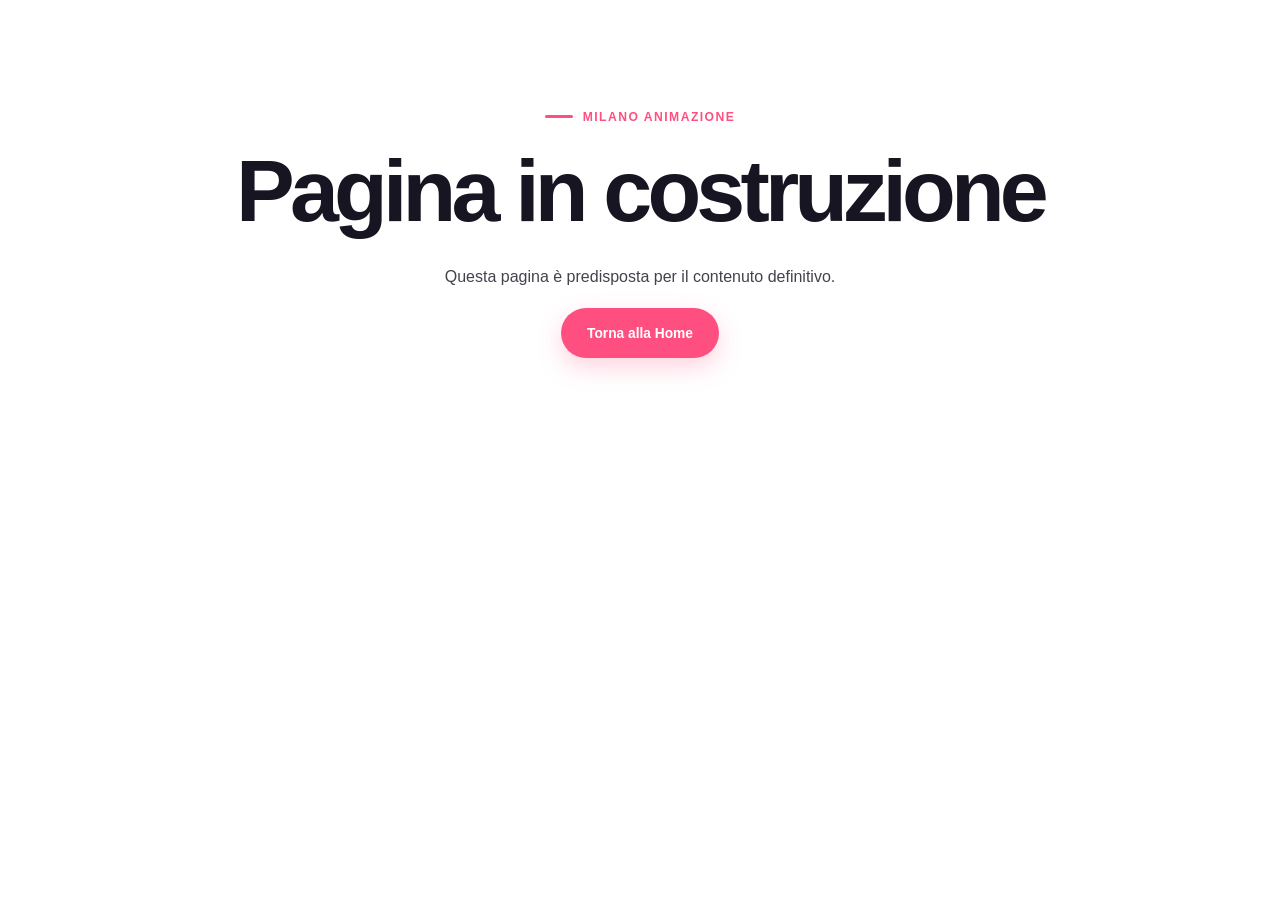
==== animazione-bambini/index.html @ e9ae5198 "Pubblica nuovo sito Milano Animazione" ====
<!doctype html><html lang="it"><head><meta charset="utf-8"><meta name="viewport" content="width=device-width,initial-scale=1"><title>Milano Animazione</title><meta name="robots" content="noindex"><link rel="stylesheet" href="../assets/css/style.css"></head><body><main class="section"><div class="container center"><p class="eyebrow">Milano Animazione</p><h1>Pagina in costruzione</h1><p>Questa pagina è predisposta per il contenuto definitivo.</p><a class="btn btn-primary" href="/">Torna alla Home</a></div></main></body></html>
---- assets/css/style.css ----
:root{--p:#ff4f81;--pd:#e63d6d;--s:#6c4df6;--dark:#171522;--text:#45414d;--muted:#77727f;--light:#f8f7fb;--border:#e9e6ef;--white:#fff;--max:1200px;--shadow:0 18px 55px rgba(23,21,34,.10);--r:24px}*{box-sizing:border-box}html{scroll-behavior:smooth;scroll-padding-top:90px}body{margin:0;color:var(--text);font-family:Nunito,sans-serif;line-height:1.65;-webkit-font-smoothing:antialiased}a{text-decoration:none;color:inherit}img{max-width:100%;display:block}h1,h2,h3{font-family:Montserrat,sans-serif;color:var(--dark);line-height:1.12}h1{font-size:clamp(2.8rem,7vw,5.5rem);letter-spacing:-.055em;margin:0 0 24px}h2{font-size:clamp(2.1rem,4vw,3.5rem);letter-spacing:-.045em;margin:0 0 20px}h3{font-size:1.3rem}p{margin:0 0 18px}.container{width:min(calc(100% - 40px),var(--max));margin:auto}.section{padding:100px 0}.alt{background:var(--light)}.center{text-align:center}.heading{max-width:720px;margin-bottom:50px}.heading.center{margin-inline:auto}.heading h2 span,h2 span{color:var(--p)}.heading>p:last-child{color:var(--muted)}.eyebrow{display:inline-flex;align-items:center;gap:10px;color:var(--p);font:800 .76rem Montserrat,sans-serif;letter-spacing:.12em;text-transform:uppercase;margin-bottom:18px}.eyebrow:before{content:"";width:28px;height:3px;background:currentColor;border-radius:99px}.btn{display:inline-flex;align-items:center;justify-content:center;min-height:50px;padding:12px 24px;border:2px solid transparent;border-radius:999px;font:800 .86rem Montserrat,sans-serif;transition:.2s}.btn:hover{transform:translateY(-2px)}.btn-primary{background:var(--p);color:#fff;box-shadow:0 9px 25px rgba(255,79,129,.25)}.btn-primary:hover{background:var(--pd)}.btn-outline{background:#fff;border-color:var(--border);color:var(--dark)}.btn-outline:hover{border-color:var(--p);color:var(--p)}.btn-light{background:#fff;color:var(--p)}.btn-lg{min-height:58px;padding-inline:30px}.site-header{position:sticky;top:0;z-index:20;background:rgba(255,255,255,.94);backdrop-filter:blur(14px);border-bottom:1px solid var(--border)}.header-inner{min-height:78px;display:flex;align-items:center;gap:25px}.logo{display:flex;flex-direction:column;line-height:1}.logo strong{font:800 1.25rem Montserrat,sans-serif;color:var(--dark)}.logo span{font:800 .65rem Montserrat,sans-serif;color:var(--p);letter-spacing:.12em;text-transform:uppercase;margin-top:4px}.main-nav{display:flex;gap:28px;margin-left:auto}.main-nav a{font:700 .8rem Montserrat,sans-serif}.main-nav a:hover{color:var(--p)}.header-cta{margin-left:8px}.menu-toggle{display:none;margin-left:auto;background:none;border:0;width:44px;height:44px}.menu-toggle i{display:block;height:2px;background:var(--dark);margin:5px}.mobile-nav{display:none}.hero{min-height:720px;display:flex;align-items:center;background:linear-gradient(120deg,#fff7fa,#fff 55%,#f4f1ff);overflow:hidden}.hero-grid{display:grid;grid-template-columns:1.1fr .9fr;gap:70px;align-items:center}.hero h1 span{color:var(--p)}.hero-copy{max-width:640px;font-size:1.12rem;color:var(--muted)}.actions{display:flex;gap:12px;flex-wrap:wrap;margin:30px 0 42px}.trust{display:flex;gap:30px}.trust div{display:flex;flex-direction:column}.trust b{font:800 .9rem Montserrat,sans-serif;color:var(--dark)}.trust small{color:var(--muted)}.hero-art{display:flex;justify-content:center}.hero-card{width:min(100%,450px);min-height:500px;padding:40px;display:flex;flex-direction:column;justify-content:flex-end;border-radius:40px;background:linear-gradient(145deg,#6c4df6,#ff4f81);box-shadow:var(--shadow);transform:rotate(2deg);color:#fff}.hero-card .star{font-size:2rem;margin-bottom:auto}.hero-card small{font:800 .72rem Montserrat,sans-serif;letter-spacing:.1em;opacity:.8}.hero-card strong{font:800 2rem Montserrat,sans-serif;line-height:1.15;margin-top:10px}.cards{display:grid;gap:25px}.cards.three{grid-template-columns:repeat(3,1fr)}.cards article,.steps article,.reviews article{background:#fff;border:1px solid var(--border);border-radius:var(--r);padding:32px;box-shadow:0 5px 22px rgba(23,21,34,.04)}.icon{width:58px;height:58px;display:grid;place-items:center;background:#fff0f5;color:var(--p);border-radius:16px;font-size:1.4rem;margin-bottom:22px}.cards p,.steps p{color:var(--muted)}.services{display:grid;grid-template-columns:repeat(2,1fr);gap:25px}.service{background:#fff;border:1px solid var(--border);border-radius:var(--r);overflow:hidden;box-shadow:0 5px 22px rgba(23,21,34,.04)}.service.featured{grid-column:span 2;display:grid;grid-template-columns:1fr 1fr}.placeholder{min-height:250px;display:grid;place-items:center;text-align:center;background:linear-gradient(135deg,#6c4df6,#ff4f81);color:#fff;font:800 1.5rem Montserrat,sans-serif;letter-spacing:.06em}.service>div:last-child{padding:32px}.service small{color:var(--p);font:800 .75rem Montserrat}.service h3{margin:10px 0}.service p{color:var(--muted)}.service a{font:800 .82rem Montserrat;color:var(--dark)}.service a:hover{color:var(--p)}.cta{padding:70px 0}.cta-box{display:flex;justify-content:space-between;align-items:center;gap:35px;padding:60px;border-radius:var(--r);background:linear-gradient(120deg,var(--p),var(--s));box-shadow:var(--shadow);color:#fff}.cta-box h2{color:#fff}.cta-box p{color:rgba(255,255,255,.82)}.cta-box .eyebrow{color:rgba(255,255,255,.8)}.about{display:grid;grid-template-columns:.9fr 1.1fr;gap:80px;align-items:center}.about-art{min-height:450px;border-radius:var(--r);box-shadow:var(--shadow)}.checks{display:grid;gap:10px;margin:28px 0;padding:0;list-style:none;font-weight:700}.steps{display:grid;grid-template-columns:repeat(3,1fr);gap:25px}.steps b{color:var(--p);font:800 .8rem Montserrat}.reviews{display:grid;grid-template-columns:repeat(3,1fr);gap:25px}.reviews article{color:#e3ad00;font-weight:800}.reviews blockquote{margin:20px 0;color:var(--dark);font-size:1rem;line-height:1.6}.reviews small{color:var(--muted)}.area{max-width:850px}.pills{display:flex;flex-wrap:wrap;justify-content:center;gap:9px}.pills span{padding:8px 15px;border:1px solid var(--border);border-radius:99px;background:#fff;font-size:.8rem;font-weight:700}.faq{display:grid;grid-template-columns:.75fr 1.25fr;gap:80px}.faq details{border-top:1px solid var(--border);padding:0}.faq details:last-child{border-bottom:1px solid var(--border)}.faq summary{cursor:pointer;padding:22px 45px 22px 0;list-style:none;font:700 1rem Montserrat,sans-serif;color:var(--dark);position:relative}.faq summary::-webkit-details-marker{display:none}.faq summary:after{content:"+";position:absolute;right:0;font-size:1.4rem;color:var(--p)}.faq details[open] summary:after{transform:rotate(45deg)}.faq details p{color:var(--muted);padding:0 45px 22px 0}.contact{background:var(--light)}.contact-grid{display:grid;grid-template-columns:.8fr 1.2fr;gap:80px;align-items:start}.contact-info{display:grid;gap:14px;margin-top:30px}.contact-info a{font-weight:800}.contact-info a:hover{color:var(--p)}.form{background:#fff;border:1px solid var(--border);padding:35px;border-radius:var(--r);box-shadow:var(--shadow);display:grid;gap:17px}.form label{display:flex;flex-direction:column;gap:7px;font:700 .76rem Montserrat;color:var(--dark)}.row{display:grid;grid-template-columns:1fr 1fr;gap:17px}.form input,.form select,.form textarea{width:100%;border:1px solid var(--border);border-radius:12px;padding:12px 14px;font:400 1rem Nunito;outline:0;background:#fff}.form textarea{resize:vertical}.form input:focus,.form select:focus,.form textarea:focus{border-color:var(--p);box-shadow:0 0 0 4px rgba(255,79,129,.1)}.consent{flex-direction:row!important;align-items:flex-start;gap:9px!important;font:400 .75rem Nunito!important;color:var(--muted)!important}.consent input{width:auto}.form-note{color:var(--muted)}.footer{background:var(--dark);color:rgba(255,255,255,.68);padding-top:65px}.footer .logo strong{color:#fff}.footer-grid{display:grid;grid-template-columns:1.4fr 1fr 1fr 1fr;gap:45px;padding-bottom:50px}.footer h3{color:#fff;font-size:.9rem}.footer-grid>div{display:flex;flex-direction:column;gap:9px}.footer-grid p{max-width:280px}.footer-grid a,.footer-grid span{font-size:.82rem}.footer-grid a:hover{color:#fff}.footer-bottom{border-top:1px solid rgba(255,255,255,.1);padding:20px 0}.footer-bottom small{font-size:.72rem}@media(max-width:1050px){.main-nav{display:none}.header-cta{margin-left:auto}.menu-toggle{display:block}.mobile-nav{padding:0 20px 18px;background:#fff;border-top:1px solid var(--border)}.mobile-nav.open{display:grid}.mobile-nav a{padding:10px 0;font:700 .85rem Montserrat}.hero-grid{gap:40px}.about,.faq,.contact-grid{gap:45px}.footer-grid{grid-template-columns:repeat(2,1fr)}}@media(max-width:760px){.container{width:min(calc(100% - 36px),var(--max))}.section{padding:75px 0}.header-cta{display:none}.hero{padding:70px 0 80px;min-height:auto}.hero-grid,.about,.faq,.contact-grid{grid-template-columns:1fr}.hero-art{order:2}.hero-card{min-height:360px}.hero h1{font-size:clamp(2.6rem,13vw,4rem)}.actions{flex-direction:column}.actions .btn{width:100%}.cards.three,.steps,.reviews{grid-template-columns:1fr}.services{grid-template-columns:1fr}.service.featured{grid-column:auto;display:block}.cta-box{flex-direction:column;align-items:flex-start;padding:40px 28px}.cta-box .btn{width:100%}.row{grid-template-columns:1fr}.form{padding:25px 20px}.footer-grid{grid-template-columns:1fr}.trust{gap:20px}}@media(prefers-reduced-motion:reduce){html{scroll-behavior:auto}*,*:before,*:after{transition:none!important;animation:none!important}} /* Logo header */
/* =========================
   LOGO HEADER
   ========================= */

.site-header .logo {
    display: inline-flex;
    align-items: center;
    gap: 10px;
    text-decoration: none;
}

.site-header .logo img {
    display: block;
    width: 68px;
    height: 68px;
    object-fit: contain;
    flex: 0 0 68px;
}

.site-header .logo-text {
    display: inline-flex;
    align-items: baseline;
    gap: 5px;
    line-height: 1;
}

.site-header .logo-text strong {
    font-size: 1.05rem;
    font-weight: 800;
}

.site-header .logo-text > span {
    font-size: 0.72rem;
    font-weight: 800;
    color: #ff4f81;
    text-transform: uppercase;
    letter-spacing: 0.08em;
}
/* Foto ottimizzate */
.hero-art{position:relative;display:block;min-width:0;border-radius:32px;overflow:hidden;box-shadow:0 24px 70px rgba(23,21,34,.18);min-height:400px;aspect-ratio:4/5;background:#f4efff}
.hero-art>img{position:absolute;inset:0;width:100%;height:100%;object-fit:cover}
.hero-photo-label{position:absolute;left:22px;right:22px;bottom:22px;padding:22px 24px;border-radius:20px;background:linear-gradient(0deg,rgba(23,21,34,.82),rgba(23,21,34,.08));color:#fff;display:flex;flex-direction:column;gap:8px}
.hero-photo-label span{font:800 .72rem Montserrat,sans-serif;letter-spacing:.12em}
.hero-photo-label strong{font:800 clamp(1.3rem,2.5vw,2rem)/1.2 Montserrat,sans-serif}
.service-photo{height:250px;overflow:hidden;border-radius:18px;background:#f1edf8}
.service-photo img{width:100%;height:100%;object-fit:cover;transition:transform .35s}
.service:hover .service-photo img{transform:scale(1.035)}
.service.featured .service-photo{height:100%;min-height:290px}
.photo-gallery{padding-top:65px}
.gallery-grid{display:grid;grid-template-columns:repeat(4,minmax(0,1fr));gap:16px}
.gallery-grid figure{margin:0;overflow:hidden;border-radius:18px;aspect-ratio:4/3;background:#f1edf8}
.gallery-grid figure:nth-child(1),.gallery-grid figure:nth-child(6){grid-column:span 2}
.gallery-grid img{width:100%;height:100%;object-fit:cover;transition:transform .35s}
.gallery-grid figure:hover img{transform:scale(1.04)}
@media(max-width:760px){.hero-art{min-height:320px;aspect-ratio:4/3}.service-photo{height:220px}.service.featured .service-photo{min-height:220px}.gallery-grid{grid-template-columns:repeat(2,minmax(0,1fr));gap:10px}.gallery-grid figure:nth-child(1),.gallery-grid figure:nth-child(6){grid-column:span 2}}


/* Personalizzazioni richieste: icone al posto dei numeri */
.process-icon {
  display: inline-grid;
  place-items: center;
  width: 46px;
  height: 46px;
  margin-bottom: 16px;
  border-radius: 14px;
  background: #fff0f5;
  color: var(--p);
  font-size: 1.35rem;
}
#come-funziona .process article > span:not(.process-icon) {
  display: none;
}
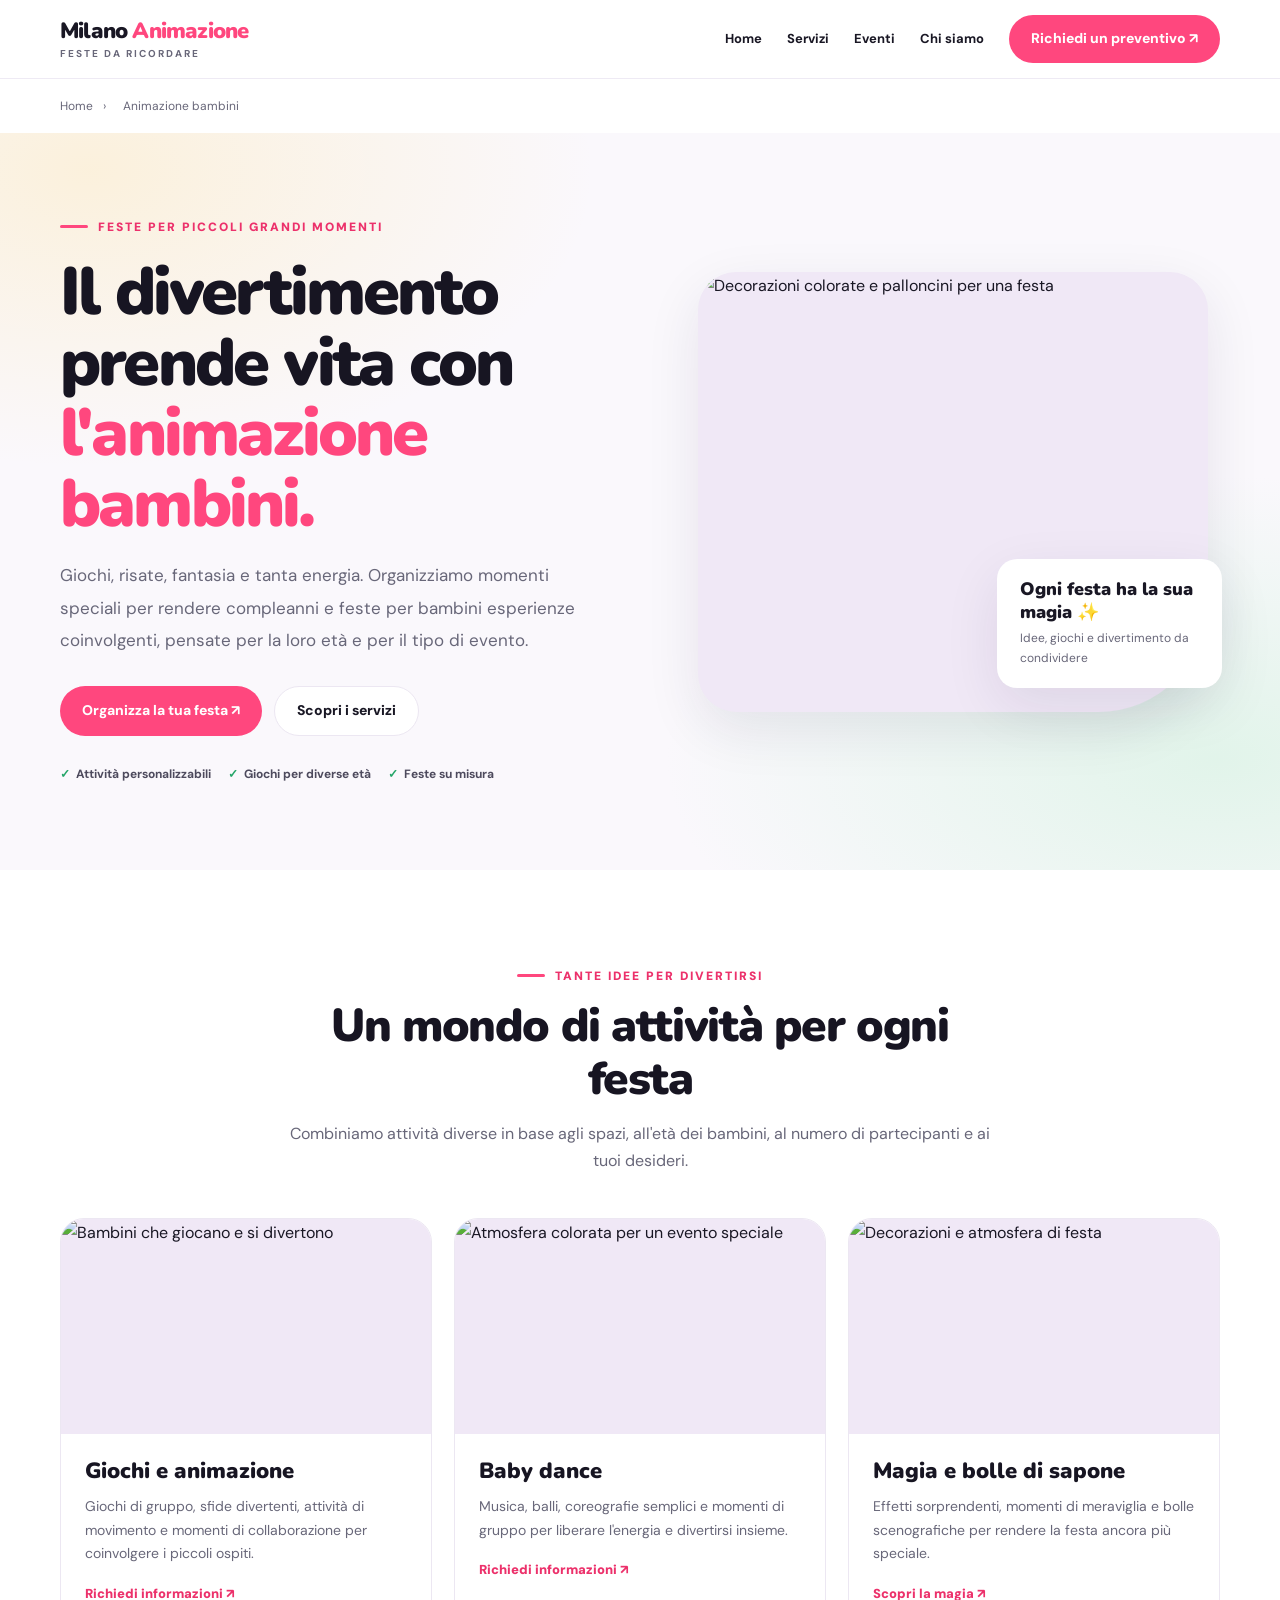
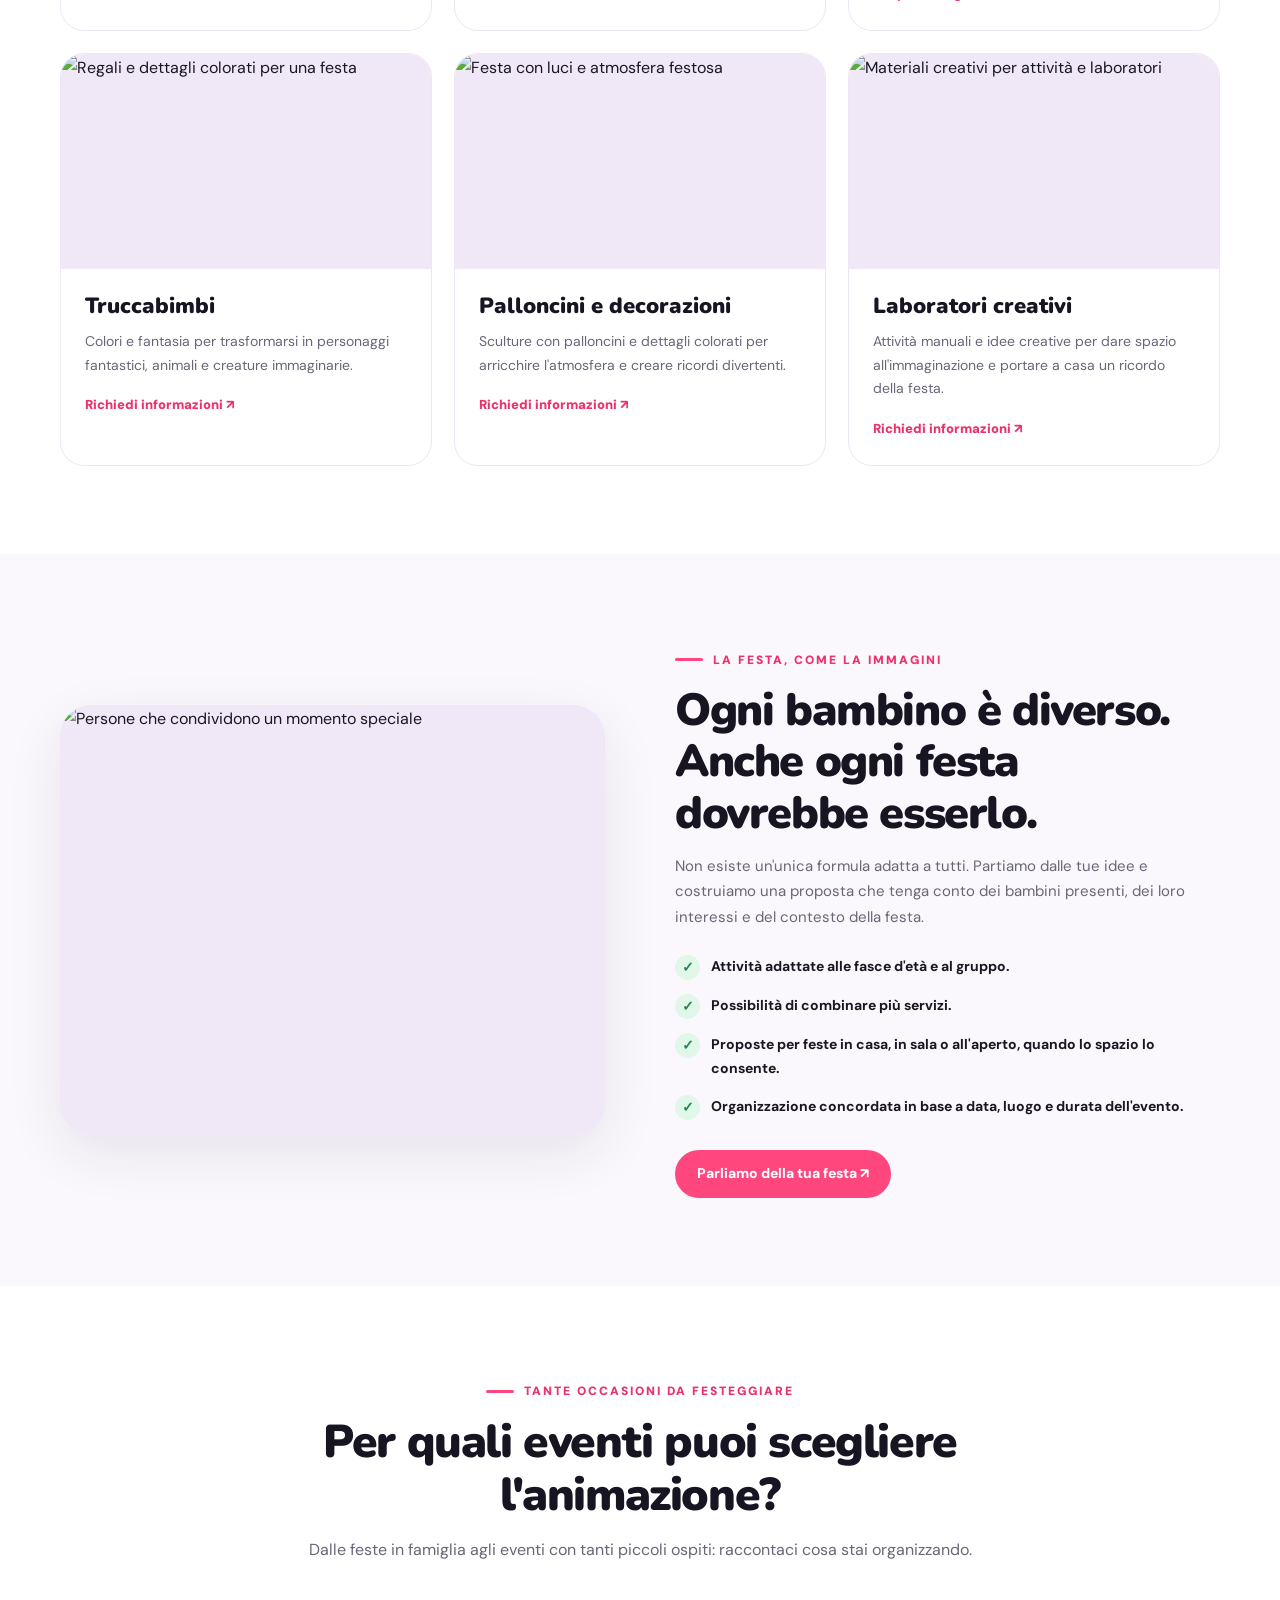
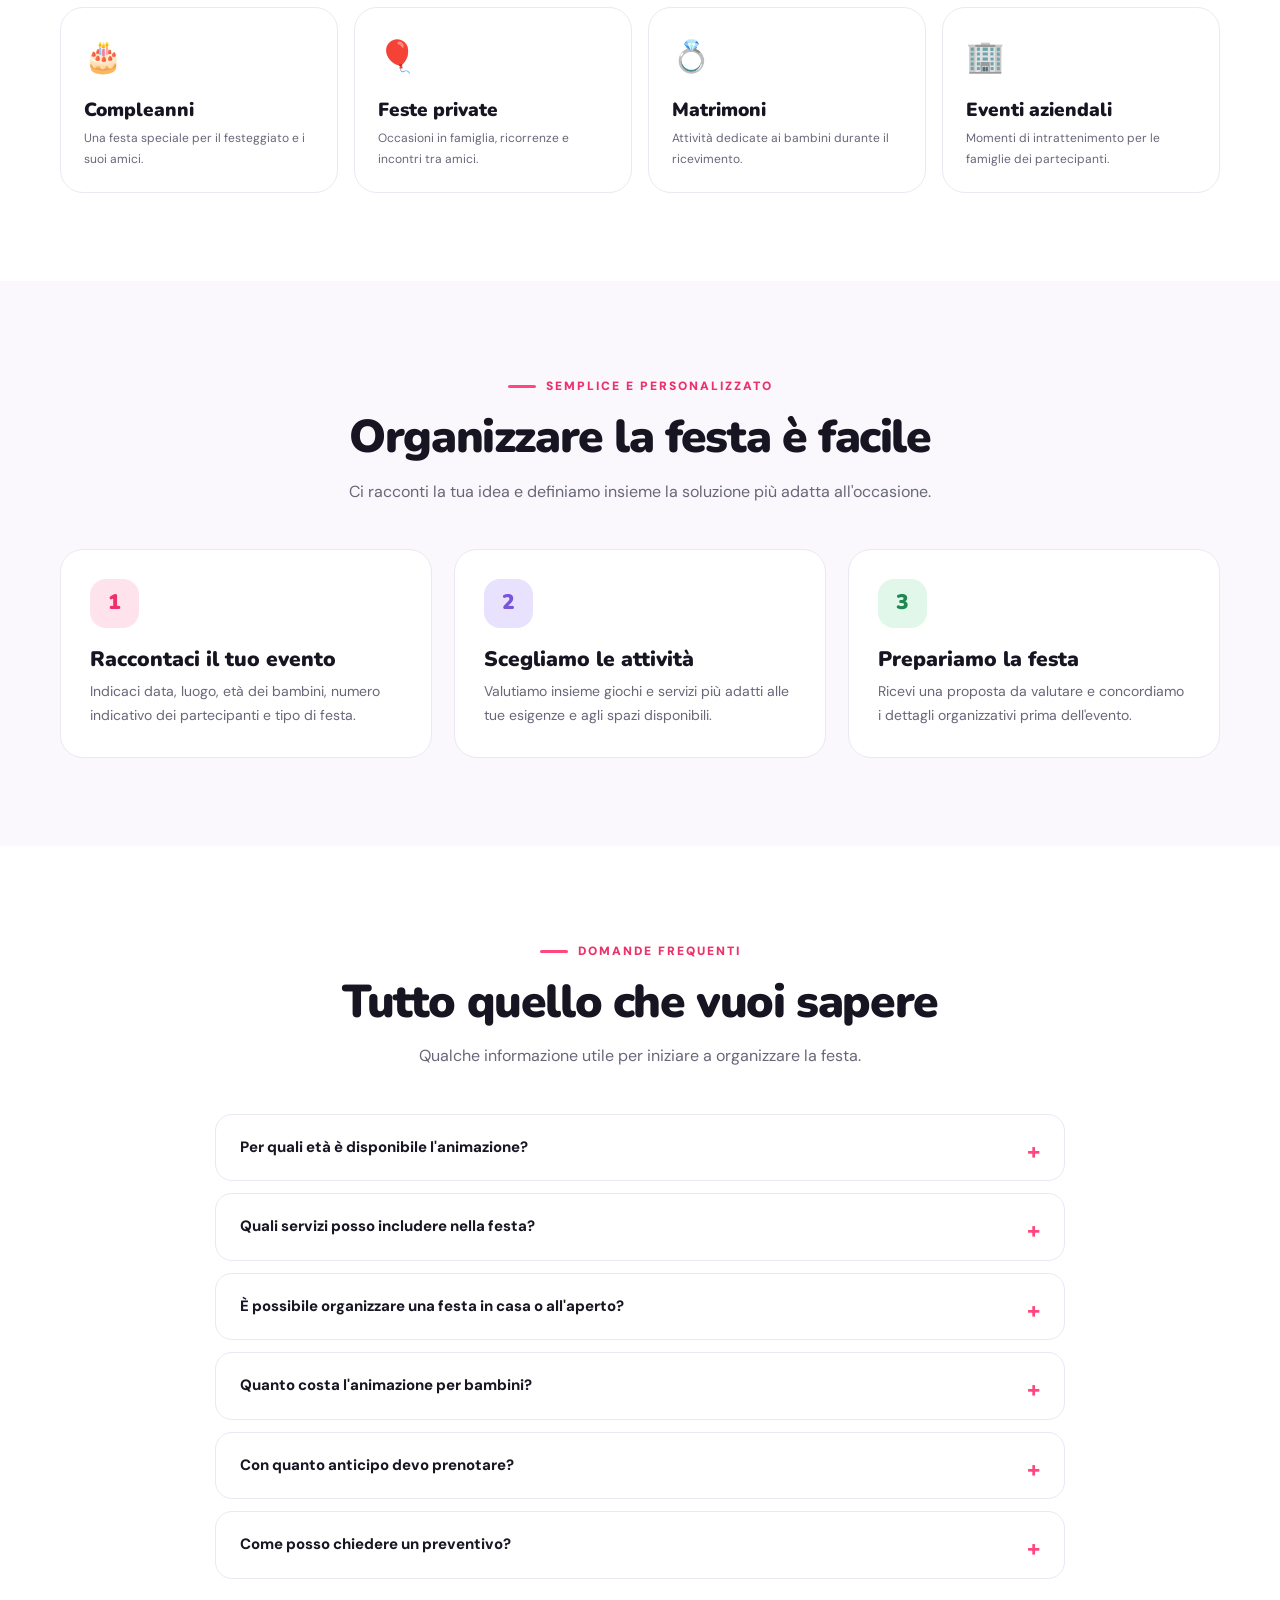
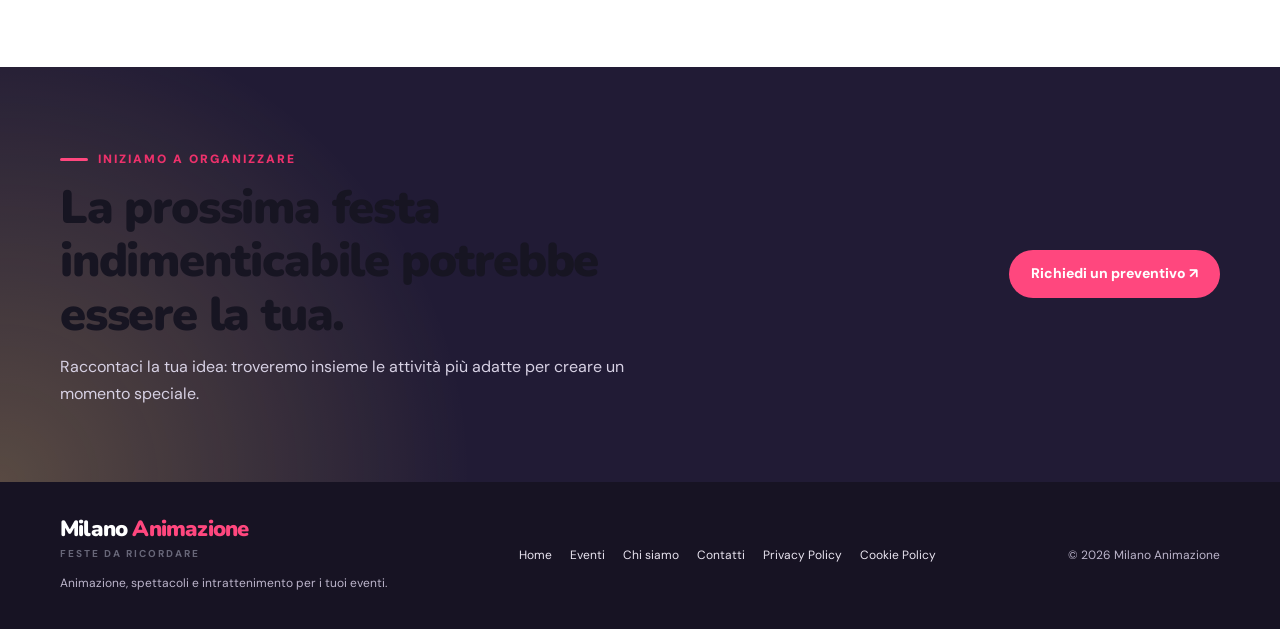
==== commit eda1d71b: "Aggiorna pagine del sito" ====
--- a/animazione-bambini/index.html
+++ b/animazione-bambini/index.html
@@ -1 +1,1192 @@
-<!doctype html><html lang="it"><head><meta charset="utf-8"><meta name="viewport" content="width=device-width,initial-scale=1"><title>Milano Animazione</title><meta name="robots" content="noindex"><link rel="stylesheet" href="../assets/css/style.css"></head><body><main class="section"><div class="container center"><p class="eyebrow">Milano Animazione</p><h1>Pagina in costruzione</h1><p>Questa pagina è predisposta per il contenuto definitivo.</p><a class="btn btn-primary" href="/">Torna alla Home</a></div></main></body></html>
+
+<!DOCTYPE html>
+<html lang="it">
+<head>
+  <meta charset="UTF-8">
+  <meta name="viewport" content="width=device-width, initial-scale=1">
+
+  <title>Animazione Bambini per Feste e Compleanni | Milano Animazione</title>
+
+  <meta name="description" content="Organizziamo animazione per bambini, compleanni e feste: giochi, baby dance, magia, bolle di sapone, truccabimbi e laboratori creativi. Richiedi un preventivo personalizzato.">
+
+  <meta name="robots" content="index, follow">
+  <meta name="theme-color" content="#ff477e">
+  <link rel="canonical" href="https://milanoanimazione.it/animazione-bambini/">
+
+  <meta property="og:type" content="website">
+  <meta property="og:locale" content="it_IT">
+  <meta property="og:title" content="Animazione Bambini | Milano Animazione">
+  <meta property="og:description" content="Feste per bambini ricche di giochi, magia, sorrisi e divertimento.">
+  <meta property="og:url" content="https://milanoanimazione.it/animazione-bambini/">
+  <meta property="og:image" content="https://images.unsplash.com/photo-1530103862676-de8c9debad1d?auto=format&fit=crop&w=1200&q=85">
+
+  <link rel="icon" type="image/png" href="../assets/images/favicon.png">
+  <link rel="stylesheet" href="../assets/css/style.css">
+
+  <link rel="preconnect" href="https://fonts.googleapis.com">
+  <link rel="preconnect" href="https://fonts.gstatic.com" crossorigin>
+  <link href="https://fonts.googleapis.com/css2?family=DM+Sans:wght@400;500;600;700&family=Nunito:wght@400;500;600;700;800;900&display=swap" rel="stylesheet">
+
+  <style>
+    :root {
+      --pink: #ff477e;
+      --pink-dark: #ec316b;
+      --ink: #191724;
+      --muted: #686779;
+      --soft: #faf8fc;
+      --line: #ece7f2;
+      --purple: #7855d9;
+      --yellow: #ffd66b;
+      --green: #c9f0d8;
+      --radius: 24px;
+      --shadow: 0 18px 55px rgba(38, 24, 65, .09);
+    }
+
+    * { box-sizing: border-box; }
+
+    html {
+      scroll-behavior: smooth;
+      scroll-padding-top: 90px;
+    }
+
+    body {
+      margin: 0;
+      color: var(--ink);
+      background: #fff;
+      font-family: "DM Sans", Arial, sans-serif;
+      line-height: 1.7;
+      -webkit-font-smoothing: antialiased;
+    }
+
+    img { max-width: 100%; display: block; }
+
+    a { color: inherit; text-decoration: none; }
+
+    button, a { -webkit-tap-highlight-color: transparent; }
+
+    button, input, textarea, select { font: inherit; }
+
+    .ab-container {
+      width: min(1160px, calc(100% - 40px));
+      margin-inline: auto;
+    }
+
+    .ab-header {
+      position: sticky;
+      top: 0;
+      z-index: 100;
+      background: rgba(255,255,255,.96);
+      border-bottom: 1px solid rgba(236,231,242,.85);
+      backdrop-filter: blur(16px);
+    }
+
+    .ab-nav {
+      min-height: 78px;
+      display: flex;
+      align-items: center;
+      justify-content: space-between;
+      gap: 24px;
+    }
+
+    .ab-logo {
+      font-family: "Nunito", sans-serif;
+      font-weight: 900;
+      font-size: 22px;
+      line-height: 1.1;
+      letter-spacing: -.8px;
+    }
+
+    .ab-logo span { color: var(--pink); }
+
+    .ab-logo small {
+      display: block;
+      margin-top: 4px;
+      color: var(--muted);
+      font-family: "DM Sans", sans-serif;
+      font-size: 10px;
+      font-weight: 700;
+      letter-spacing: 2px;
+      text-transform: uppercase;
+    }
+
+    .ab-nav-links {
+      display: flex;
+      align-items: center;
+      gap: 25px;
+      font-size: 13px;
+      font-weight: 700;
+    }
+
+    .ab-nav-links a:not(.ab-btn):hover { color: var(--pink); }
+
+    .ab-btn {
+      min-height: 48px;
+      display: inline-flex;
+      align-items: center;
+      justify-content: center;
+      gap: 8px;
+      padding: 12px 22px;
+      border: 0;
+      border-radius: 999px;
+      background: var(--pink);
+      color: white;
+      font-weight: 800;
+      font-size: 14px;
+      text-align: center;
+      cursor: pointer;
+      transition: transform .2s, background .2s, box-shadow .2s;
+    }
+
+    .ab-btn:hover {
+      background: var(--pink-dark);
+      transform: translateY(-2px);
+      box-shadow: 0 10px 25px rgba(255,71,126,.23);
+    }
+
+    .ab-btn-outline {
+      background: white;
+      color: var(--ink);
+      border: 1px solid var(--line);
+    }
+
+    .ab-btn-outline:hover {
+      background: var(--soft);
+      color: var(--ink);
+    }
+
+    .ab-menu-toggle {
+      display: none;
+      width: 44px;
+      height: 44px;
+      border: 1px solid var(--line);
+      border-radius: 13px;
+      background: white;
+      color: var(--ink);
+      font-size: 23px;
+      cursor: pointer;
+    }
+
+    .ab-hero {
+      overflow: hidden;
+      padding: 76px 0 86px;
+      background:
+        radial-gradient(ellipse at 7% 5%, rgba(255,214,107,.22), transparent 30%),
+        radial-gradient(ellipse at 95% 85%, rgba(201,240,216,.5), transparent 32%),
+        #faf8fc;
+    }
+
+    .ab-hero-grid {
+      display: grid;
+      grid-template-columns: 1.02fr .98fr;
+      align-items: center;
+      gap: 64px;
+    }
+
+    .ab-eyebrow {
+      display: inline-flex;
+      align-items: center;
+      gap: 10px;
+      color: var(--pink-dark);
+      font-size: 12px;
+      font-weight: 900;
+      letter-spacing: 2px;
+      text-transform: uppercase;
+    }
+
+    .ab-eyebrow::before {
+      content: "";
+      width: 28px;
+      height: 3px;
+      border-radius: 5px;
+      background: var(--pink);
+    }
+
+    .ab-hero h1 {
+      margin: 20px 0;
+      font-family: "Nunito", sans-serif;
+      font-size: clamp(42px, 5.2vw, 68px);
+      font-weight: 900;
+      line-height: 1.06;
+      letter-spacing: -2.8px;
+    }
+
+    .ab-highlight { color: var(--pink); }
+
+    .ab-lead {
+      max-width: 540px;
+      margin: 0;
+      color: var(--muted);
+      font-size: 17px;
+      line-height: 1.9;
+    }
+
+    .ab-hero-actions {
+      display: flex;
+      flex-wrap: wrap;
+      gap: 12px;
+      margin-top: 30px;
+    }
+
+    .ab-trust {
+      display: flex;
+      flex-wrap: wrap;
+      gap: 17px;
+      margin-top: 28px;
+      color: #4d4a5d;
+      font-size: 12px;
+      font-weight: 700;
+    }
+
+    .ab-trust span::before {
+      content: "✓";
+      margin-right: 6px;
+      color: #24a568;
+      font-weight: 900;
+    }
+
+    .ab-hero-visual {
+      position: relative;
+      min-height: 450px;
+    }
+
+    .ab-hero-photo {
+      position: absolute;
+      inset: 0 12px 10px 15px;
+      overflow: hidden;
+      border-radius: 38px 38px 110px 38px;
+      background: #f0e8f6;
+      box-shadow: var(--shadow);
+    }
+
+    .ab-hero-photo img {
+      width: 100%;
+      height: 100%;
+      object-fit: cover;
+    }
+
+    .ab-photo-label {
+      position: absolute;
+      right: -2px;
+      bottom: 34px;
+      max-width: 225px;
+      padding: 18px 22px;
+      border: 1px solid rgba(255,255,255,.8);
+      border-radius: 20px;
+      background: white;
+      box-shadow: var(--shadow);
+    }
+
+    .ab-photo-label strong {
+      display: block;
+      font-family: "Nunito", sans-serif;
+      font-size: 18px;
+      font-weight: 900;
+      line-height: 1.25;
+    }
+
+    .ab-photo-label span {
+      display: block;
+      margin-top: 5px;
+      color: var(--muted);
+      font-size: 12px;
+    }
+
+    .ab-section { padding: 88px 0; }
+
+    .ab-section-soft { background: var(--soft); }
+
+    .ab-section-head {
+      max-width: 720px;
+      margin: 0 auto 44px;
+      text-align: center;
+    }
+
+    .ab-section-head h2 {
+      margin: 14px 0;
+      font-family: "Nunito", sans-serif;
+      font-size: clamp(31px, 4vw, 46px);
+      font-weight: 900;
+      line-height: 1.15;
+      letter-spacing: -1.4px;
+    }
+
+    .ab-section-head p {
+      margin: 0;
+      color: var(--muted);
+      font-size: 16px;
+    }
+
+    .ab-service-grid {
+      display: grid;
+      grid-template-columns: repeat(3, 1fr);
+      gap: 22px;
+    }
+
+    .ab-service-card {
+      overflow: hidden;
+      border: 1px solid var(--line);
+      border-radius: var(--radius);
+      background: white;
+      transition: transform .25s, box-shadow .25s;
+    }
+
+    .ab-service-card:hover {
+      transform: translateY(-5px);
+      box-shadow: var(--shadow);
+    }
+
+    .ab-service-img {
+      height: 215px;
+      overflow: hidden;
+      background: #f0e8f6;
+    }
+
+    .ab-service-img img {
+      width: 100%;
+      height: 100%;
+      object-fit: cover;
+      transition: transform .4s;
+    }
+
+    .ab-service-card:hover .ab-service-img img {
+      transform: scale(1.045);
+    }
+
+    .ab-service-body { padding: 24px; }
+
+    .ab-service-body h3 {
+      margin: 0 0 9px;
+      font-family: "Nunito", sans-serif;
+      font-size: 22px;
+      font-weight: 900;
+      line-height: 1.25;
+    }
+
+    .ab-service-body p {
+      margin: 0;
+      color: var(--muted);
+      font-size: 14px;
+    }
+
+    .ab-text-link {
+      display: inline-flex;
+      align-items: center;
+      gap: 7px;
+      margin-top: 17px;
+      color: var(--pink-dark);
+      font-size: 13px;
+      font-weight: 900;
+    }
+
+    .ab-text-link:hover { text-decoration: underline; }
+
+    .ab-split {
+      display: grid;
+      grid-template-columns: 1fr 1fr;
+      align-items: center;
+      gap: 70px;
+    }
+
+    .ab-split-photo {
+      overflow: hidden;
+      min-height: 430px;
+      border-radius: 32px;
+      background: #f0e8f6;
+      box-shadow: var(--shadow);
+    }
+
+    .ab-split-photo img {
+      width: 100%;
+      height: 100%;
+      min-height: 430px;
+      object-fit: cover;
+    }
+
+    .ab-split-copy h2 {
+      margin: 15px 0;
+      font-family: "Nunito", sans-serif;
+      font-size: clamp(32px, 4vw, 45px);
+      font-weight: 900;
+      line-height: 1.14;
+      letter-spacing: -1.4px;
+    }
+
+    .ab-split-copy > p {
+      color: var(--muted);
+      font-size: 15px;
+    }
+
+    .ab-check-list {
+      display: grid;
+      gap: 14px;
+      margin: 25px 0 30px;
+      padding: 0;
+      list-style: none;
+    }
+
+    .ab-check-list li {
+      display: flex;
+      align-items: flex-start;
+      gap: 11px;
+      font-size: 14px;
+      font-weight: 700;
+    }
+
+    .ab-check {
+      display: inline-grid;
+      flex: 0 0 25px;
+      width: 25px;
+      height: 25px;
+      place-items: center;
+      border-radius: 50%;
+      background: #e0f7e9;
+      color: #218752;
+      font-weight: 900;
+    }
+
+    .ab-occasion-grid {
+      display: grid;
+      grid-template-columns: repeat(4, 1fr);
+      gap: 16px;
+    }
+
+    .ab-occasion {
+      min-height: 180px;
+      display: flex;
+      flex-direction: column;
+      justify-content: flex-end;
+      padding: 23px;
+      border: 1px solid var(--line);
+      border-radius: 23px;
+      background: white;
+    }
+
+    .ab-occasion-icon {
+      margin-bottom: auto;
+      font-size: 31px;
+    }
+
+    .ab-occasion h3 {
+      margin: 16px 0 5px;
+      font-family: "Nunito", sans-serif;
+      font-size: 19px;
+      font-weight: 900;
+      line-height: 1.25;
+    }
+
+    .ab-occasion p {
+      margin: 0;
+      color: var(--muted);
+      font-size: 12px;
+    }
+
+    .ab-steps {
+      display: grid;
+      grid-template-columns: repeat(3, 1fr);
+      gap: 22px;
+    }
+
+    .ab-step {
+      padding: 29px;
+      border: 1px solid var(--line);
+      border-radius: 23px;
+      background: white;
+    }
+
+    .ab-step-number {
+      display: grid;
+      width: 49px;
+      height: 49px;
+      place-items: center;
+      margin-bottom: 20px;
+      border-radius: 16px;
+      background: #ffe3ec;
+      color: var(--pink-dark);
+      font-family: "Nunito", sans-serif;
+      font-size: 21px;
+      font-weight: 900;
+    }
+
+    .ab-step:nth-child(2) .ab-step-number {
+      background: #e9e2ff;
+      color: var(--purple);
+    }
+
+    .ab-step:nth-child(3) .ab-step-number {
+      background: #e0f7e9;
+      color: #218752;
+    }
+
+    .ab-step h3 {
+      margin: 0 0 9px;
+      font-family: "Nunito", sans-serif;
+      font-size: 21px;
+      font-weight: 900;
+    }
+
+    .ab-step p {
+      margin: 0;
+      color: var(--muted);
+      font-size: 14px;
+    }
+
+    .ab-faq {
+      display: grid;
+      gap: 12px;
+      max-width: 850px;
+      margin: auto;
+    }
+
+    .ab-faq details {
+      padding: 20px 24px;
+      border: 1px solid var(--line);
+      border-radius: 17px;
+      background: white;
+    }
+
+    .ab-faq summary {
+      position: relative;
+      padding-right: 28px;
+      font-size: 15px;
+      font-weight: 800;
+      cursor: pointer;
+      list-style: none;
+    }
+
+    .ab-faq summary::-webkit-details-marker { display: none; }
+
+    .ab-faq summary::after {
+      content: "+";
+      position: absolute;
+      top: -3px;
+      right: 0;
+      color: var(--pink);
+      font-size: 23px;
+    }
+
+    .ab-faq details[open] summary::after { content: "−"; }
+
+    .ab-faq details p {
+      margin: 14px 0 0;
+      color: var(--muted);
+      font-size: 14px;
+    }
+
+    .ab-cta {
+      padding: 75px 0;
+      background:
+        radial-gradient(circle at 0% 100%, rgba(255,214,107,.25), transparent 35%),
+        #211b35;
+      color: white;
+    }
+
+    .ab-cta-inner {
+      display: flex;
+      align-items: center;
+      justify-content: space-between;
+      gap: 35px;
+    }
+
+    .ab-cta h2 {
+      max-width: 650px;
+      margin: 12px 0;
+      font-family: "Nunito", sans-serif;
+      font-size: clamp(32px, 4vw, 47px);
+      font-weight: 900;
+      line-height: 1.13;
+      letter-spacing: -1.2px;
+    }
+
+    .ab-cta p {
+      max-width: 620px;
+      margin: 0;
+      color: #d7d1e4;
+    }
+
+    .ab-cta .ab-btn { flex-shrink: 0; }
+
+    .ab-footer {
+      padding: 35px 0;
+      background: #171323;
+      color: #e9e4f0;
+    }
+
+    .ab-footer-inner {
+      display: flex;
+      align-items: center;
+      justify-content: space-between;
+      gap: 22px;
+    }
+
+    .ab-footer p {
+      margin: 0;
+      color: #bcb5cb;
+      font-size: 12px;
+    }
+
+    .ab-footer-links {
+      display: flex;
+      flex-wrap: wrap;
+      gap: 18px;
+      font-size: 12px;
+    }
+
+    .ab-footer-links a:hover { color: white; }
+
+    .ab-breadcrumbs {
+      padding: 17px 0;
+      color: var(--muted);
+      font-size: 12px;
+    }
+
+    .ab-breadcrumbs a:hover { color: var(--pink); }
+
+    .ab-breadcrumbs span { margin: 0 7px; }
+
+    :focus-visible {
+      outline: 3px solid #7855d9;
+      outline-offset: 3px;
+    }
+
+    @media (max-width: 900px) {
+      .ab-hero-grid { gap: 35px; }
+      .ab-hero-visual { min-height: 390px; }
+      .ab-service-grid { grid-template-columns: repeat(2, 1fr); }
+      .ab-occasion-grid { grid-template-columns: repeat(2, 1fr); }
+      .ab-split { gap: 35px; }
+      .ab-nav-links { gap: 15px; }
+      .ab-nav-links > a:not(.ab-btn) { display: none; }
+    }
+
+    @media (max-width: 640px) {
+      .ab-container { width: min(100% - 32px, 500px); }
+      .ab-nav { min-height: 68px; }
+      .ab-menu-toggle { display: inline-grid; place-items: center; }
+
+      .ab-nav-links {
+        position: absolute;
+        top: 68px;
+        left: 0;
+        right: 0;
+        display: none;
+        align-items: stretch;
+        gap: 0;
+        padding: 10px 20px 20px;
+        border-bottom: 1px solid var(--line);
+        background: white;
+      }
+
+      .ab-nav-links.ab-menu-open { display: flex; flex-direction: column; }
+      .ab-nav-links > a:not(.ab-btn) { display: block; padding: 11px 0; }
+      .ab-nav-links .ab-btn { margin-top: 8px; }
+
+      .ab-hero { padding: 48px 0 56px; }
+      .ab-hero-grid { grid-template-columns: 1fr; gap: 35px; }
+      .ab-hero h1 { font-size: clamp(40px, 11vw, 55px); letter-spacing: -1.7px; }
+      .ab-lead { font-size: 15px; }
+      .ab-hero-visual { min-height: 340px; }
+      .ab-hero-photo { inset: 0 9px 8px 0; border-radius: 26px 26px 75px 26px; }
+      .ab-photo-label { right: 0; bottom: 18px; max-width: 190px; padding: 14px 16px; }
+      .ab-photo-label strong { font-size: 16px; }
+
+      .ab-section { padding: 62px 0; }
+      .ab-section-head { margin-bottom: 30px; }
+      .ab-section-head h2 { font-size: 34px; }
+      .ab-service-grid { grid-template-columns: 1fr; gap: 17px; }
+      .ab-service-img { height: 220px; }
+      .ab-service-body { padding: 21px; }
+
+      .ab-split { grid-template-columns: 1fr; gap: 30px; }
+      .ab-split-photo, .ab-split-photo img { min-height: 300px; }
+      .ab-split-copy h2 { font-size: 35px; }
+
+      .ab-occasion-grid { grid-template-columns: repeat(2, minmax(0, 1fr)); gap: 11px; }
+      .ab-occasion { min-height: 165px; padding: 16px; }
+      .ab-occasion h3 { font-size: 17px; }
+
+      .ab-steps { grid-template-columns: 1fr; gap: 13px; }
+      .ab-step { padding: 23px; }
+
+      .ab-faq details { padding: 18px; }
+      .ab-cta { padding: 57px 0; }
+      .ab-cta-inner { align-items: flex-start; flex-direction: column; }
+      .ab-cta h2 { font-size: 35px; }
+
+      .ab-footer-inner { align-items: flex-start; flex-direction: column; }
+      .ab-footer-links { gap: 12px; }
+    }
+
+    @media (prefers-reduced-motion: reduce) {
+      html { scroll-behavior: auto; }
+      *, *::before, *::after {
+        transition-duration: .01ms !important;
+        animation-duration: .01ms !important;
+      }
+    }
+  </style>
+
+  <script type="application/ld+json">
+  {
+    "@context": "https://schema.org",
+    "@type": "Service",
+    "name": "Animazione per bambini",
+    "serviceType": "Animazione feste per bambini e compleanni",
+    "url": "https://milanoanimazione.it/animazione-bambini/",
+    "provider": {
+      "@type": "EntertainmentBusiness",
+      "name": "Milano Animazione",
+      "url": "https://milanoanimazione.it/"
+    },
+    "description": "Servizi di animazione per bambini con giochi, baby dance, magia, bolle di sapone, truccabimbi e laboratori creativi."
+  }
+  </script>
+</head>
+
+<body>
+
+  <header class="ab-header">
+    <div class="ab-container ab-nav">
+      <a class="ab-logo" href="../" aria-label="Milano Animazione, homepage">
+        Milano <span>Animazione</span>
+        <small>Feste da ricordare</small>
+      </a>
+
+      <button class="ab-menu-toggle" type="button"
+        aria-label="Apri il menu" aria-expanded="false"
+        aria-controls="ab-navigation">☰</button>
+
+      <nav class="ab-nav-links" id="ab-navigation" aria-label="Navigazione principale">
+        <a href="../">Home</a>
+        <a href="../#servizi">Servizi</a>
+        <a href="../eventi/">Eventi</a>
+        <a href="../chi-siamo/">Chi siamo</a>
+        <a href="../contatti/" class="ab-btn">Richiedi un preventivo ↗</a>
+      </nav>
+    </div>
+  </header>
+
+  <main>
+    <nav class="ab-container ab-breadcrumbs" aria-label="Percorso">
+      <a href="../">Home</a>
+      <span>›</span>
+      <span aria-current="page">Animazione bambini</span>
+    </nav>
+
+    <section class="ab-hero">
+      <div class="ab-container ab-hero-grid">
+        <div>
+          <span class="ab-eyebrow">Feste per piccoli grandi momenti</span>
+
+          <h1>
+            Il divertimento prende vita con
+            <span class="ab-highlight">l'animazione bambini.</span>
+          </h1>
+
+          <p class="ab-lead">
+            Giochi, risate, fantasia e tanta energia. Organizziamo
+            momenti speciali per rendere compleanni e feste per bambini
+            esperienze coinvolgenti, pensate per la loro età e per
+            il tipo di evento.
+          </p>
+
+          <div class="ab-hero-actions">
+            <a class="ab-btn" href="../contatti/">Organizza la tua festa ↗</a>
+            <a class="ab-btn ab-btn-outline" href="#servizi-bambini">Scopri i servizi</a>
+          </div>
+
+          <div class="ab-trust">
+            <span>Attività personalizzabili</span>
+            <span>Giochi per diverse età</span>
+            <span>Feste su misura</span>
+          </div>
+        </div>
+
+        <div class="ab-hero-visual">
+          <div class="ab-hero-photo">
+            <img
+              src="https://images.unsplash.com/photo-1530103862676-de8c9debad1d?auto=format&fit=crop&w=1100&q=85"
+              alt="Decorazioni colorate e palloncini per una festa"
+              fetchpriority="high">
+          </div>
+          <div class="ab-photo-label">
+            <strong>Ogni festa ha la sua magia ✨</strong>
+            <span>Idee, giochi e divertimento da condividere</span>
+          </div>
+        </div>
+      </div>
+    </section>
+
+    <section class="ab-section" id="servizi-bambini">
+      <div class="ab-container">
+        <div class="ab-section-head">
+          <span class="ab-eyebrow">Tante idee per divertirsi</span>
+          <h2>Un mondo di attività per ogni festa</h2>
+          <p>
+            Combiniamo attività diverse in base agli spazi, all'età
+            dei bambini, al numero di partecipanti e ai tuoi desideri.
+          </p>
+        </div>
+
+        <div class="ab-service-grid">
+          <article class="ab-service-card">
+            <div class="ab-service-img">
+              <img
+                src="https://images.unsplash.com/photo-1503454537195-1dcabb73ffb9?auto=format&fit=crop&w=800&q=80"
+                alt="Bambini che giocano e si divertono"
+                loading="lazy">
+            </div>
+            <div class="ab-service-body">
+              <h3>Giochi e animazione</h3>
+              <p>
+                Giochi di gruppo, sfide divertenti, attività di movimento
+                e momenti di collaborazione per coinvolgere i piccoli ospiti.
+              </p>
+              <a class="ab-text-link" href="../contatti/">Richiedi informazioni ↗</a>
+            </div>
+          </article>
+
+          <article class="ab-service-card">
+            <div class="ab-service-img">
+              <img
+                src="https://images.unsplash.com/photo-1531058020387-3be344556be6?auto=format&fit=crop&w=800&q=80"
+                alt="Atmosfera colorata per un evento speciale"
+                loading="lazy">
+            </div>
+            <div class="ab-service-body">
+              <h3>Baby dance</h3>
+              <p>
+                Musica, balli, coreografie semplici e momenti di gruppo
+                per liberare l'energia e divertirsi insieme.
+              </p>
+              <a class="ab-text-link" href="../contatti/">Richiedi informazioni ↗</a>
+            </div>
+          </article>
+
+          <article class="ab-service-card">
+            <div class="ab-service-img">
+              <img
+                src="https://images.unsplash.com/photo-1513151233558-d860c5398176?auto=format&fit=crop&w=800&q=80"
+                alt="Decorazioni e atmosfera di festa"
+                loading="lazy">
+            </div>
+            <div class="ab-service-body">
+              <h3>Magia e bolle di sapone</h3>
+              <p>
+                Effetti sorprendenti, momenti di meraviglia e bolle
+                scenografiche per rendere la festa ancora più speciale.
+              </p>
+              <a class="ab-text-link" href="../spettacoli-di-magia/">Scopri la magia ↗</a>
+            </div>
+          </article>
+
+          <article class="ab-service-card">
+            <div class="ab-service-img">
+              <img
+                src="https://images.unsplash.com/photo-1513883049090-d0b7439799bf?auto=format&fit=crop&w=800&q=80"
+                alt="Regali e dettagli colorati per una festa"
+                loading="lazy">
+            </div>
+            <div class="ab-service-body">
+              <h3>Truccabimbi</h3>
+              <p>
+                Colori e fantasia per trasformarsi in personaggi
+                fantastici, animali e creature immaginarie.
+              </p>
+              <a class="ab-text-link" href="../contatti/">Richiedi informazioni ↗</a>
+            </div>
+          </article>
+
+          <article class="ab-service-card">
+            <div class="ab-service-img">
+              <img
+                src="https://images.unsplash.com/photo-1492684223066-81342ee5ff30?auto=format&fit=crop&w=800&q=80"
+                alt="Festa con luci e atmosfera festosa"
+                loading="lazy">
+            </div>
+            <div class="ab-service-body">
+              <h3>Palloncini e decorazioni</h3>
+              <p>
+                Sculture con palloncini e dettagli colorati per arricchire
+                l'atmosfera e creare ricordi divertenti.
+              </p>
+              <a class="ab-text-link" href="../contatti/">Richiedi informazioni ↗</a>
+            </div>
+          </article>
+
+          <article class="ab-service-card">
+            <div class="ab-service-img">
+              <img
+                src="https://images.unsplash.com/photo-1452860606245-08befc0ff44b?auto=format&fit=crop&w=800&q=80"
+                alt="Materiali creativi per attività e laboratori"
+                loading="lazy">
+            </div>
+            <div class="ab-service-body">
+              <h3>Laboratori creativi</h3>
+              <p>
+                Attività manuali e idee creative per dare spazio
+                all'immaginazione e portare a casa un ricordo della festa.
+              </p>
+              <a class="ab-text-link" href="../contatti/">Richiedi informazioni ↗</a>
+            </div>
+          </article>
+        </div>
+      </div>
+    </section>
+
+    <section class="ab-section ab-section-soft">
+      <div class="ab-container ab-split">
+        <div class="ab-split-photo">
+          <img
+            src="https://images.unsplash.com/photo-1511632765486-a01980e01a18?auto=format&fit=crop&w=1000&q=85"
+            alt="Persone che condividono un momento speciale"
+            loading="lazy">
+        </div>
+
+        <div class="ab-split-copy">
+          <span class="ab-eyebrow">La festa, come la immagini</span>
+          <h2>Ogni bambino è diverso. Anche ogni festa dovrebbe esserlo.</h2>
+          <p>
+            Non esiste un'unica formula adatta a tutti. Partiamo dalle
+            tue idee e costruiamo una proposta che tenga conto dei
+            bambini presenti, dei loro interessi e del contesto della festa.
+          </p>
+
+          <ul class="ab-check-list">
+            <li><span class="ab-check">✓</span><span>Attività adattate alle fasce d'età e al gruppo.</span></li>
+            <li><span class="ab-check">✓</span><span>Possibilità di combinare più servizi.</span></li>
+            <li><span class="ab-check">✓</span><span>Proposte per feste in casa, in sala o all'aperto, quando lo spazio lo consente.</span></li>
+            <li><span class="ab-check">✓</span><span>Organizzazione concordata in base a data, luogo e durata dell'evento.</span></li>
+          </ul>
+
+          <a class="ab-btn" href="../contatti/">Parliamo della tua festa ↗</a>
+        </div>
+      </div>
+    </section>
+
+    <section class="ab-section">
+      <div class="ab-container">
+        <div class="ab-section-head">
+          <span class="ab-eyebrow">Tante occasioni da festeggiare</span>
+          <h2>Per quali eventi puoi scegliere l'animazione?</h2>
+          <p>
+            Dalle feste in famiglia agli eventi con tanti piccoli ospiti:
+            raccontaci cosa stai organizzando.
+          </p>
+        </div>
+
+        <div class="ab-occasion-grid">
+          <article class="ab-occasion">
+            <span class="ab-occasion-icon" aria-hidden="true">🎂</span>
+            <h3>Compleanni</h3>
+            <p>Una festa speciale per il festeggiato e i suoi amici.</p>
+          </article>
+
+          <article class="ab-occasion">
+            <span class="ab-occasion-icon" aria-hidden="true">🎈</span>
+            <h3>Feste private</h3>
+            <p>Occasioni in famiglia, ricorrenze e incontri tra amici.</p>
+          </article>
+
+          <article class="ab-occasion">
+            <span class="ab-occasion-icon" aria-hidden="true">💍</span>
+            <h3>Matrimoni</h3>
+            <p>Attività dedicate ai bambini durante il ricevimento.</p>
+          </article>
+
+          <article class="ab-occasion">
+            <span class="ab-occasion-icon" aria-hidden="true">🏢</span>
+            <h3>Eventi aziendali</h3>
+            <p>Momenti di intrattenimento per le famiglie dei partecipanti.</p>
+          </article>
+        </div>
+      </div>
+    </section>
+
+    <section class="ab-section ab-section-soft">
+      <div class="ab-container">
+        <div class="ab-section-head">
+          <span class="ab-eyebrow">Semplice e personalizzato</span>
+          <h2>Organizzare la festa è facile</h2>
+          <p>
+            Ci racconti la tua idea e definiamo insieme la soluzione
+            più adatta all'occasione.
+          </p>
+        </div>
+
+        <div class="ab-steps">
+          <article class="ab-step">
+            <div class="ab-step-number">1</div>
+            <h3>Raccontaci il tuo evento</h3>
+            <p>
+              Indicaci data, luogo, età dei bambini, numero indicativo
+              dei partecipanti e tipo di festa.
+            </p>
+          </article>
+
+          <article class="ab-step">
+            <div class="ab-step-number">2</div>
+            <h3>Scegliamo le attività</h3>
+            <p>
+              Valutiamo insieme giochi e servizi più adatti alle tue
+              esigenze e agli spazi disponibili.
+            </p>
+          </article>
+
+          <article class="ab-step">
+            <div class="ab-step-number">3</div>
+            <h3>Prepariamo la festa</h3>
+            <p>
+              Ricevi una proposta da valutare e concordiamo i dettagli
+              organizzativi prima dell'evento.
+            </p>
+          </article>
+        </div>
+      </div>
+    </section>
+
+    <section class="ab-section">
+      <div class="ab-container">
+        <div class="ab-section-head">
+          <span class="ab-eyebrow">Domande frequenti</span>
+          <h2>Tutto quello che vuoi sapere</h2>
+          <p>Qualche informazione utile per iniziare a organizzare la festa.</p>
+        </div>
+
+        <div class="ab-faq">
+          <details>
+            <summary>Per quali età è disponibile l'animazione?</summary>
+            <p>
+              Le attività possono essere adattate a diverse fasce d'età.
+              Quando ci contatti, indicaci quanti anni hanno i bambini
+              così possiamo valutare le proposte più adatte.
+            </p>
+          </details>
+
+          <details>
+            <summary>Quali servizi posso includere nella festa?</summary>
+            <p>
+              Puoi richiedere giochi, baby dance, magia, bolle di sapone,
+              truccabimbi, palloncini e laboratori creativi. La disponibilità
+              dei singoli servizi va concordata in base alla data e all'evento.
+            </p>
+          </details>
+
+          <details>
+            <summary>È possibile organizzare una festa in casa o all'aperto?</summary>
+            <p>
+              Sì, possiamo valutare diverse tipologie di location.
+              È importante comunicarci lo spazio disponibile e se la festa
+              si svolgerà all'interno o all'esterno.
+            </p>
+          </details>
+
+          <details>
+            <summary>Quanto costa l'animazione per bambini?</summary>
+            <p>
+              Il preventivo dipende dai servizi richiesti, dalla durata,
+              dal luogo e dalle caratteristiche dell'evento. Contattaci
+              con queste informazioni per ricevere una proposta personalizzata.
+            </p>
+          </details>
+
+          <details>
+            <summary>Con quanto anticipo devo prenotare?</summary>
+            <p>
+              Ti consigliamo di contattarci appena hai una data indicativa,
+              soprattutto per i periodi più richiesti. La disponibilità
+              viene confermata al momento della richiesta.
+            </p>
+          </details>
+
+          <details>
+            <summary>Come posso chiedere un preventivo?</summary>
+            <p>
+              Visita la pagina Contatti e raccontaci la tua festa:
+              data, luogo, numero ed età dei bambini e attività desiderate.
+              Potremo così valutare la richiesta.
+            </p>
+          </details>
+        </div>
+      </div>
+    </section>
+
+    <section class="ab-cta">
+      <div class="ab-container ab-cta-inner">
+        <div>
+          <span class="ab-eyebrow">Iniziamo a organizzare</span>
+          <h2>La prossima festa indimenticabile potrebbe essere la tua.</h2>
+          <p>
+            Raccontaci la tua idea: troveremo insieme le attività più
+            adatte per creare un momento speciale.
+          </p>
+        </div>
+        <a class="ab-btn" href="../contatti/">Richiedi un preventivo ↗</a>
+      </div>
+    </section>
+  </main>
+
+  <footer class="ab-footer">
+    <div class="ab-container ab-footer-inner">
+      <div>
+        <a class="ab-logo" href="../" style="color:white">
+          Milano <span>Animazione</span>
+          <small>Feste da ricordare</small>
+        </a>
+        <p style="margin-top:14px">Animazione, spettacoli e intrattenimento per i tuoi eventi.</p>
+      </div>
+
+      <nav class="ab-footer-links" aria-label="Link utili">
+        <a href="../">Home</a>
+        <a href="../eventi/">Eventi</a>
+        <a href="../chi-siamo/">Chi siamo</a>
+        <a href="../contatti/">Contatti</a>
+        <a href="../privacy-policy/">Privacy Policy</a>
+        <a href="../cookie-policy/">Cookie Policy</a>
+      </nav>
+
+      <p>© <span id="ab-year">2026</span> Milano Animazione</p>
+    </div>
+  </footer>
+
+  <script>
+    (() => {
+      const menuButton = document.querySelector(".ab-menu-toggle");
+      const navigation = document.querySelector("#ab-navigation");
+
+      if (menuButton && navigation) {
+        menuButton.addEventListener("click", () => {
+          const isOpen = navigation.classList.toggle("ab-menu-open");
+          menuButton.setAttribute("aria-expanded", String(isOpen));
+          menuButton.setAttribute(
+            "aria-label",
+            isOpen ? "Chiudi il menu" : "Apri il menu"
+          );
+          menuButton.textContent = isOpen ? "×" : "☰";
+        });
+
+        navigation.querySelectorAll("a").forEach((link) => {
+          link.addEventListener("click", () => {
+            navigation.classList.remove("ab-menu-open");
+            menuButton.setAttribute("aria-expanded", "false");
+            menuButton.setAttribute("aria-label", "Apri il menu");
+            menuButton.textContent = "☰";
+          });
+        });
+
+        document.addEventListener("keydown", (event) => {
+          if (event.key === "Escape") {
+            navigation.classList.remove("ab-menu-open");
+            menuButton.setAttribute("aria-expanded", "false");
+            menuButton.setAttribute("aria-label", "Apri il menu");
+            menuButton.textContent = "☰";
+          }
+        });
+      }
+
+      const year = document.querySelector("#ab-year");
+      if (year) year.textContent = new Date().getFullYear();
+    })();
+  </script>
+
+</body>
+</html>
